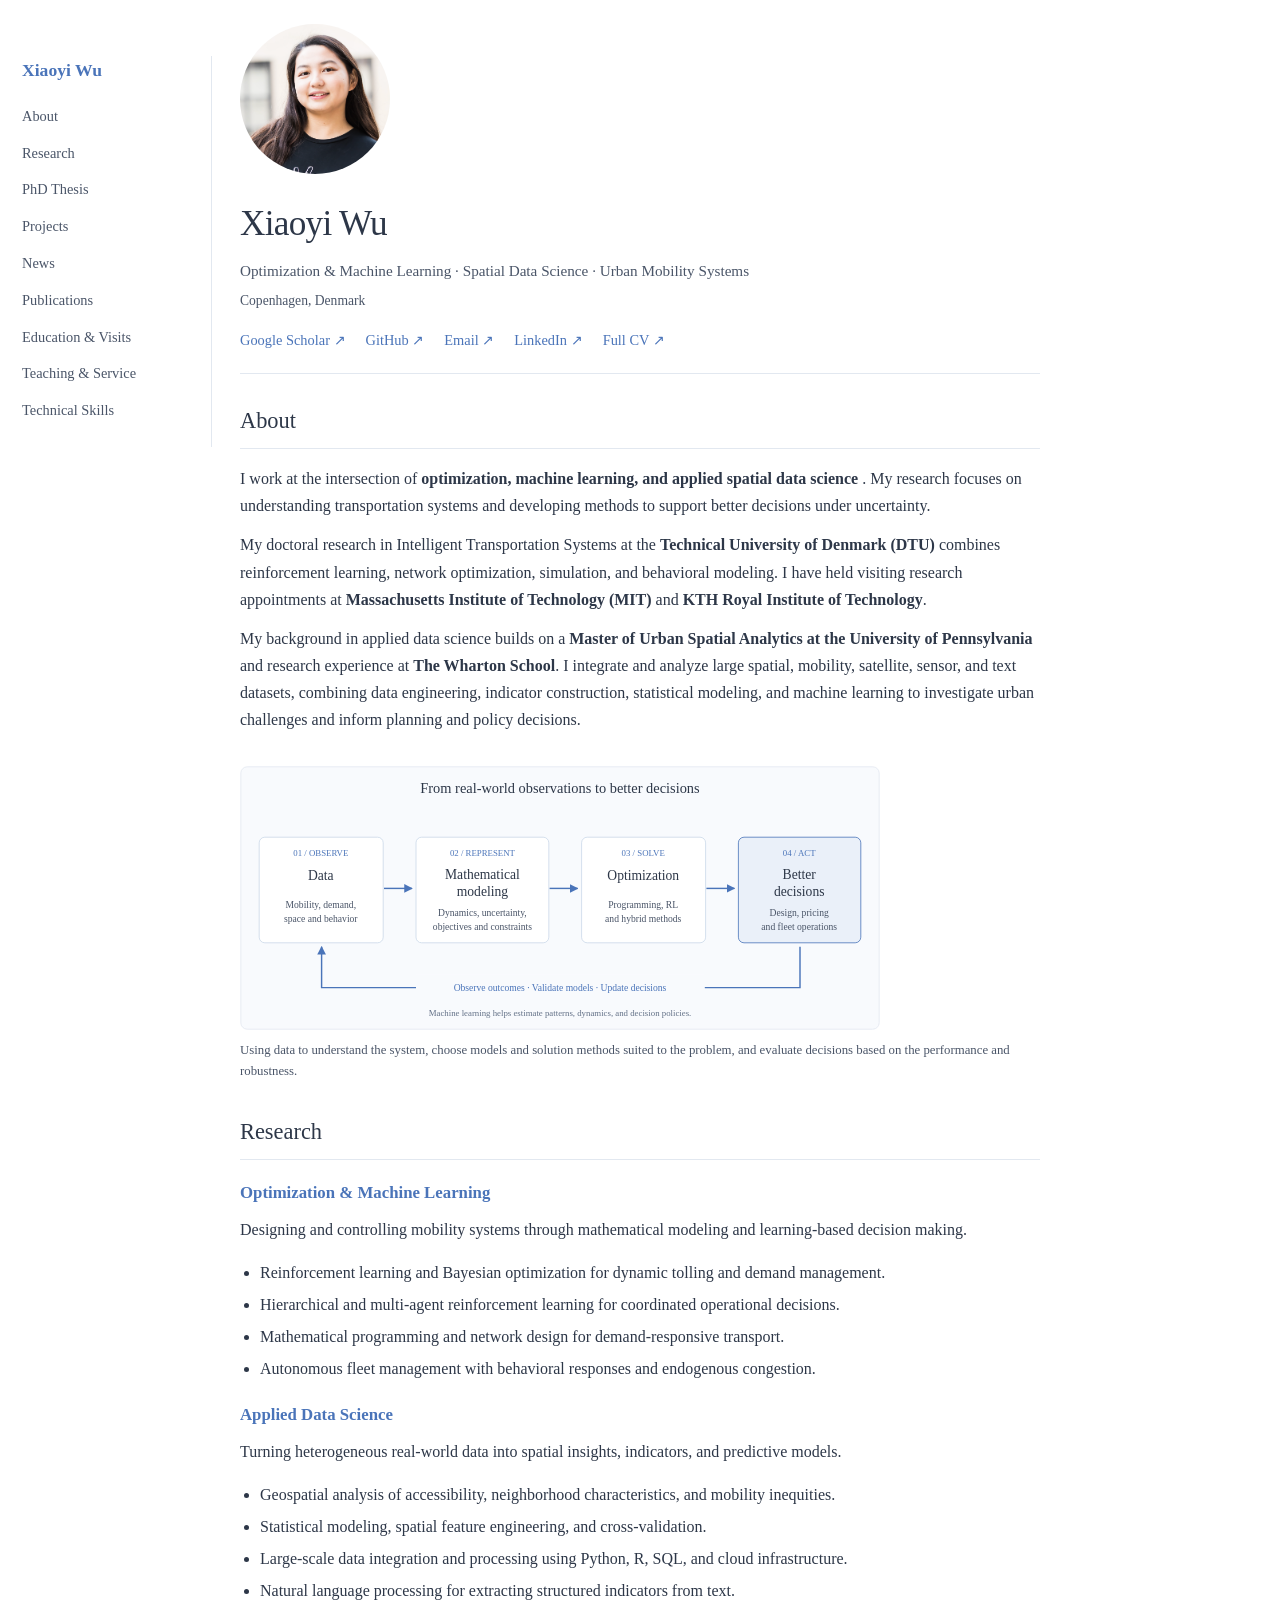
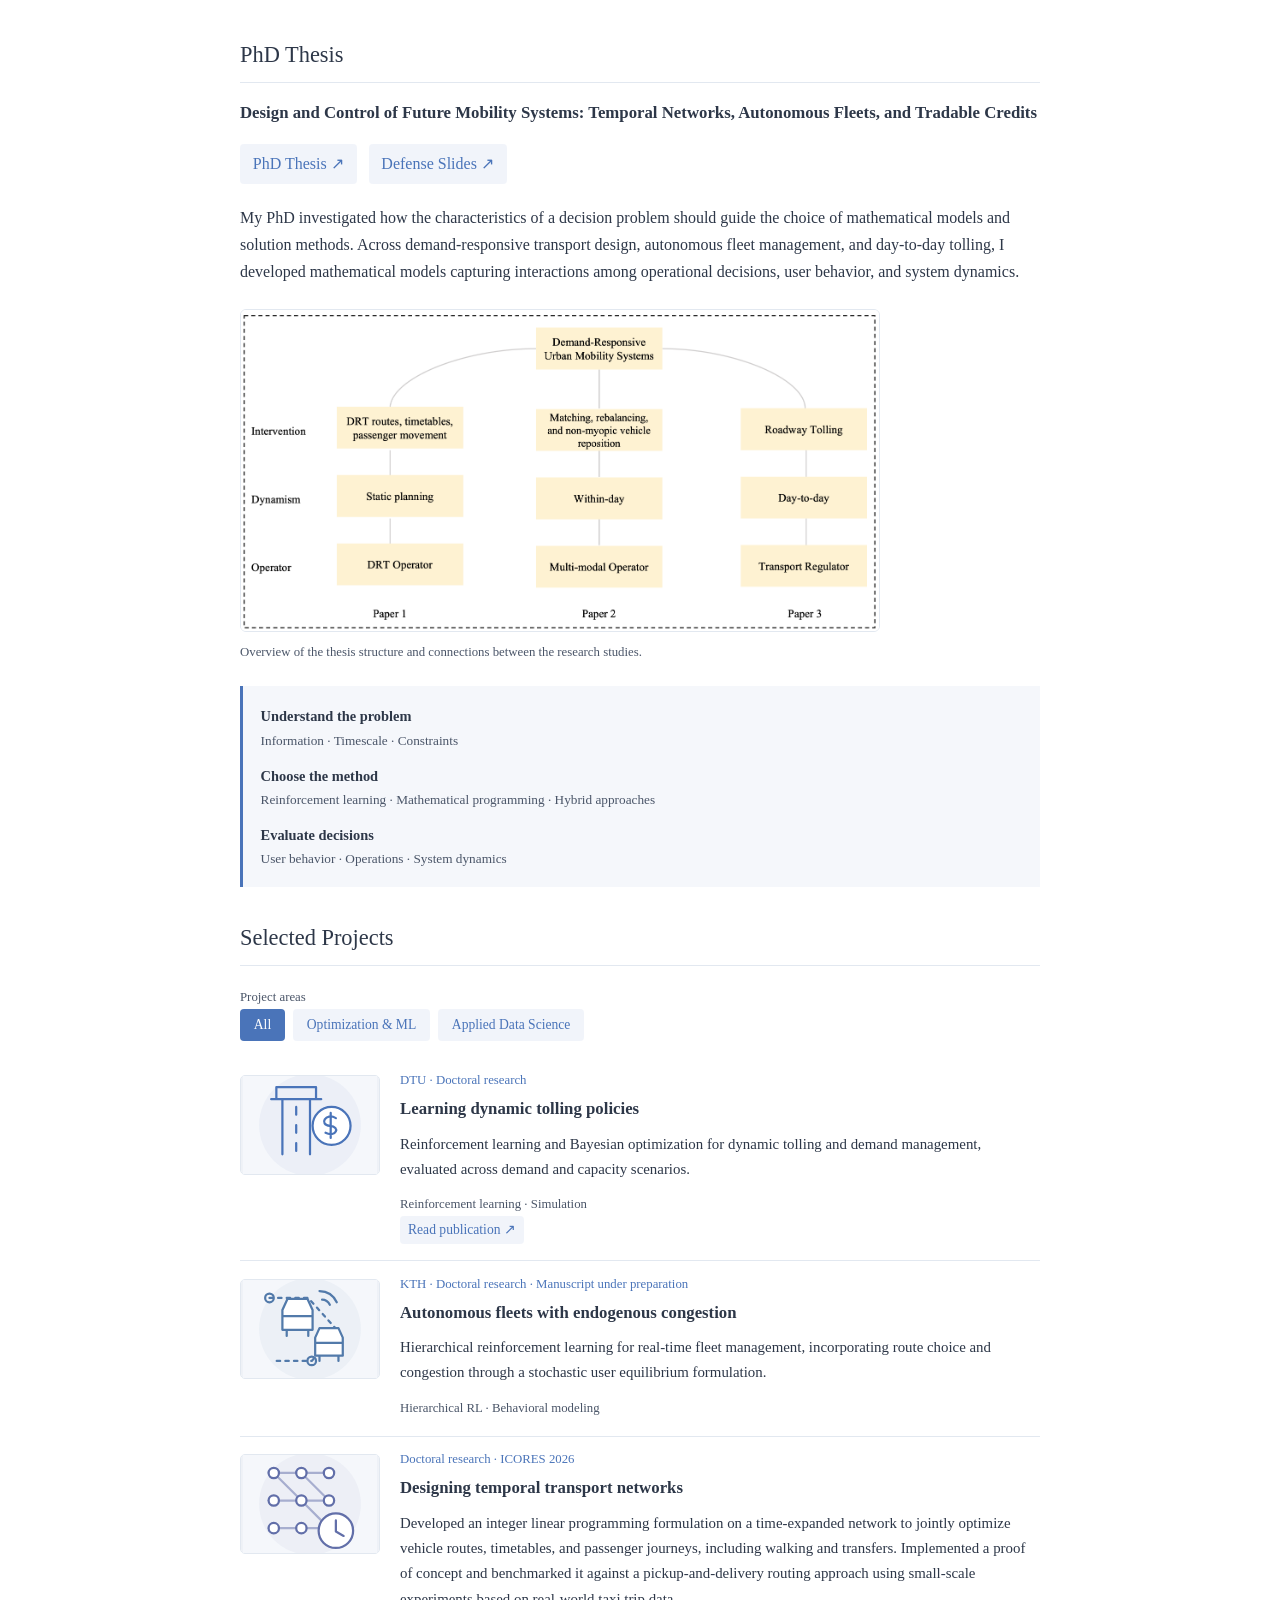
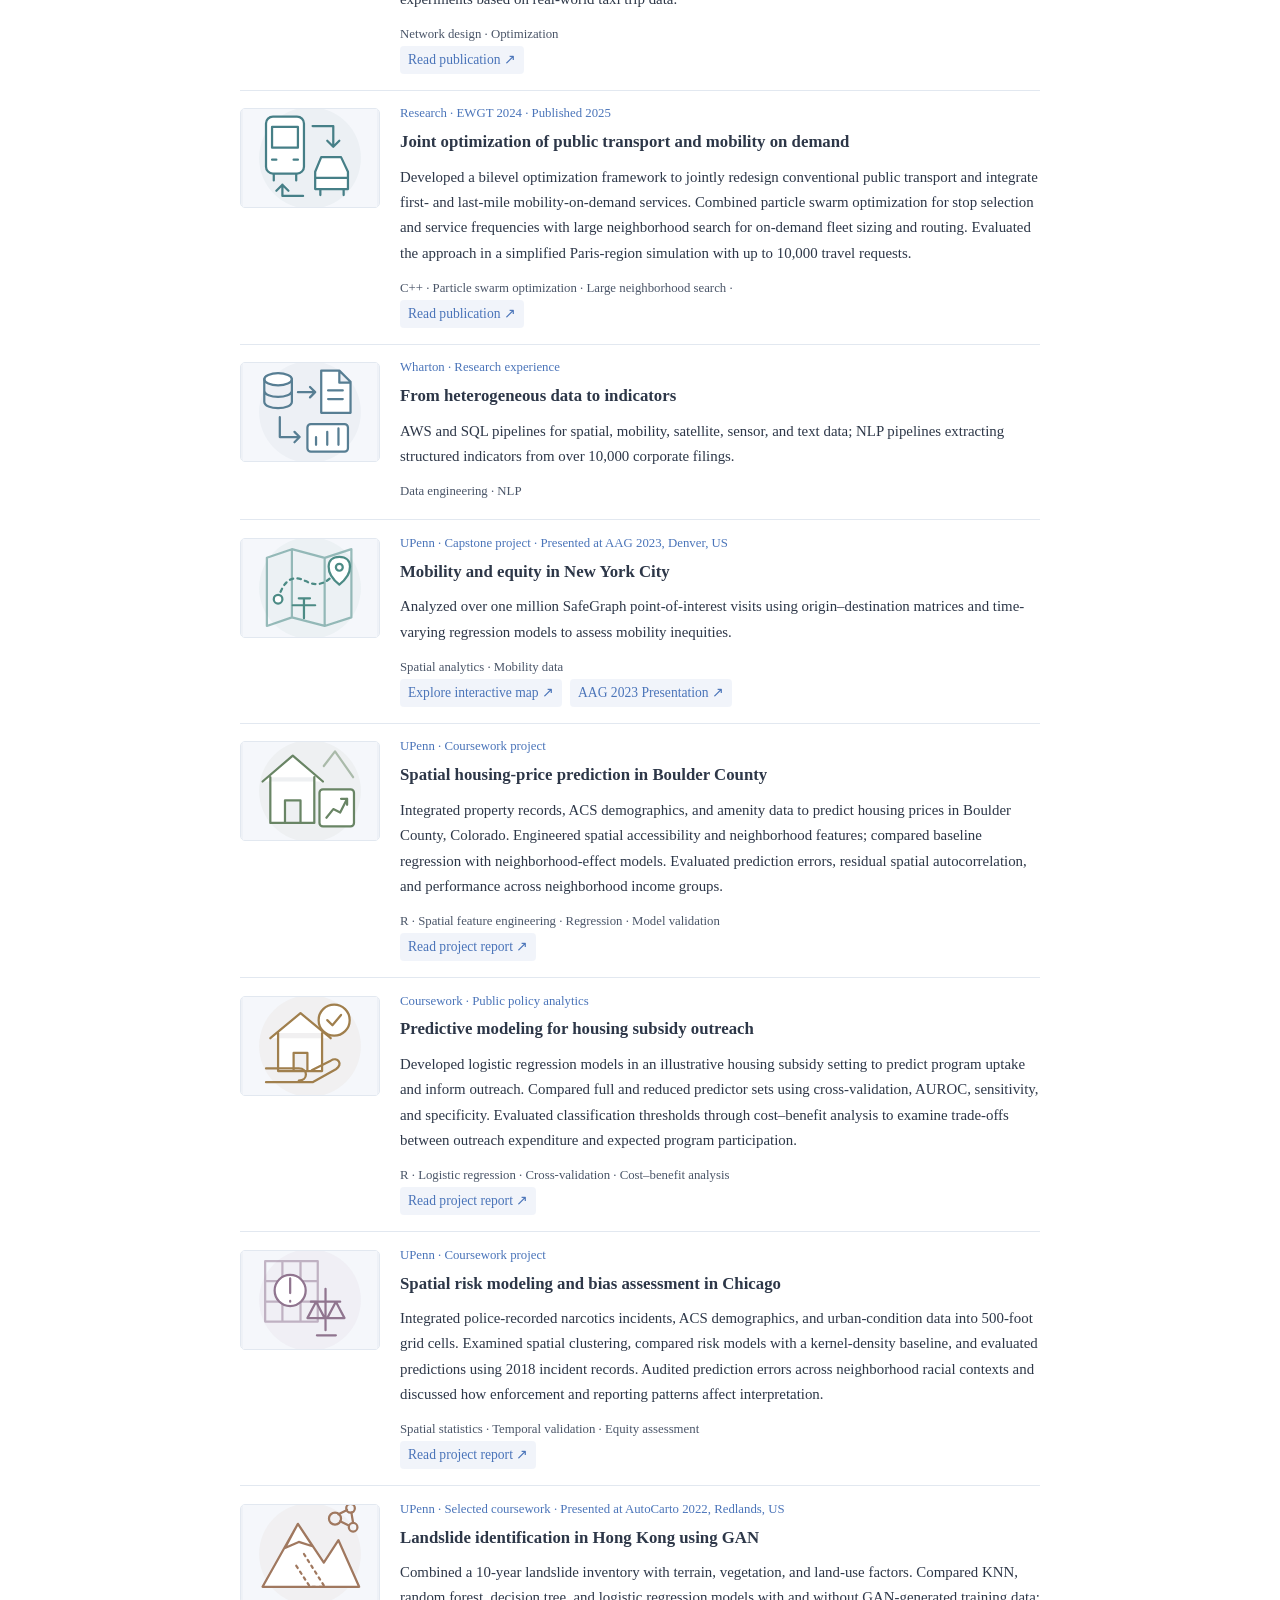
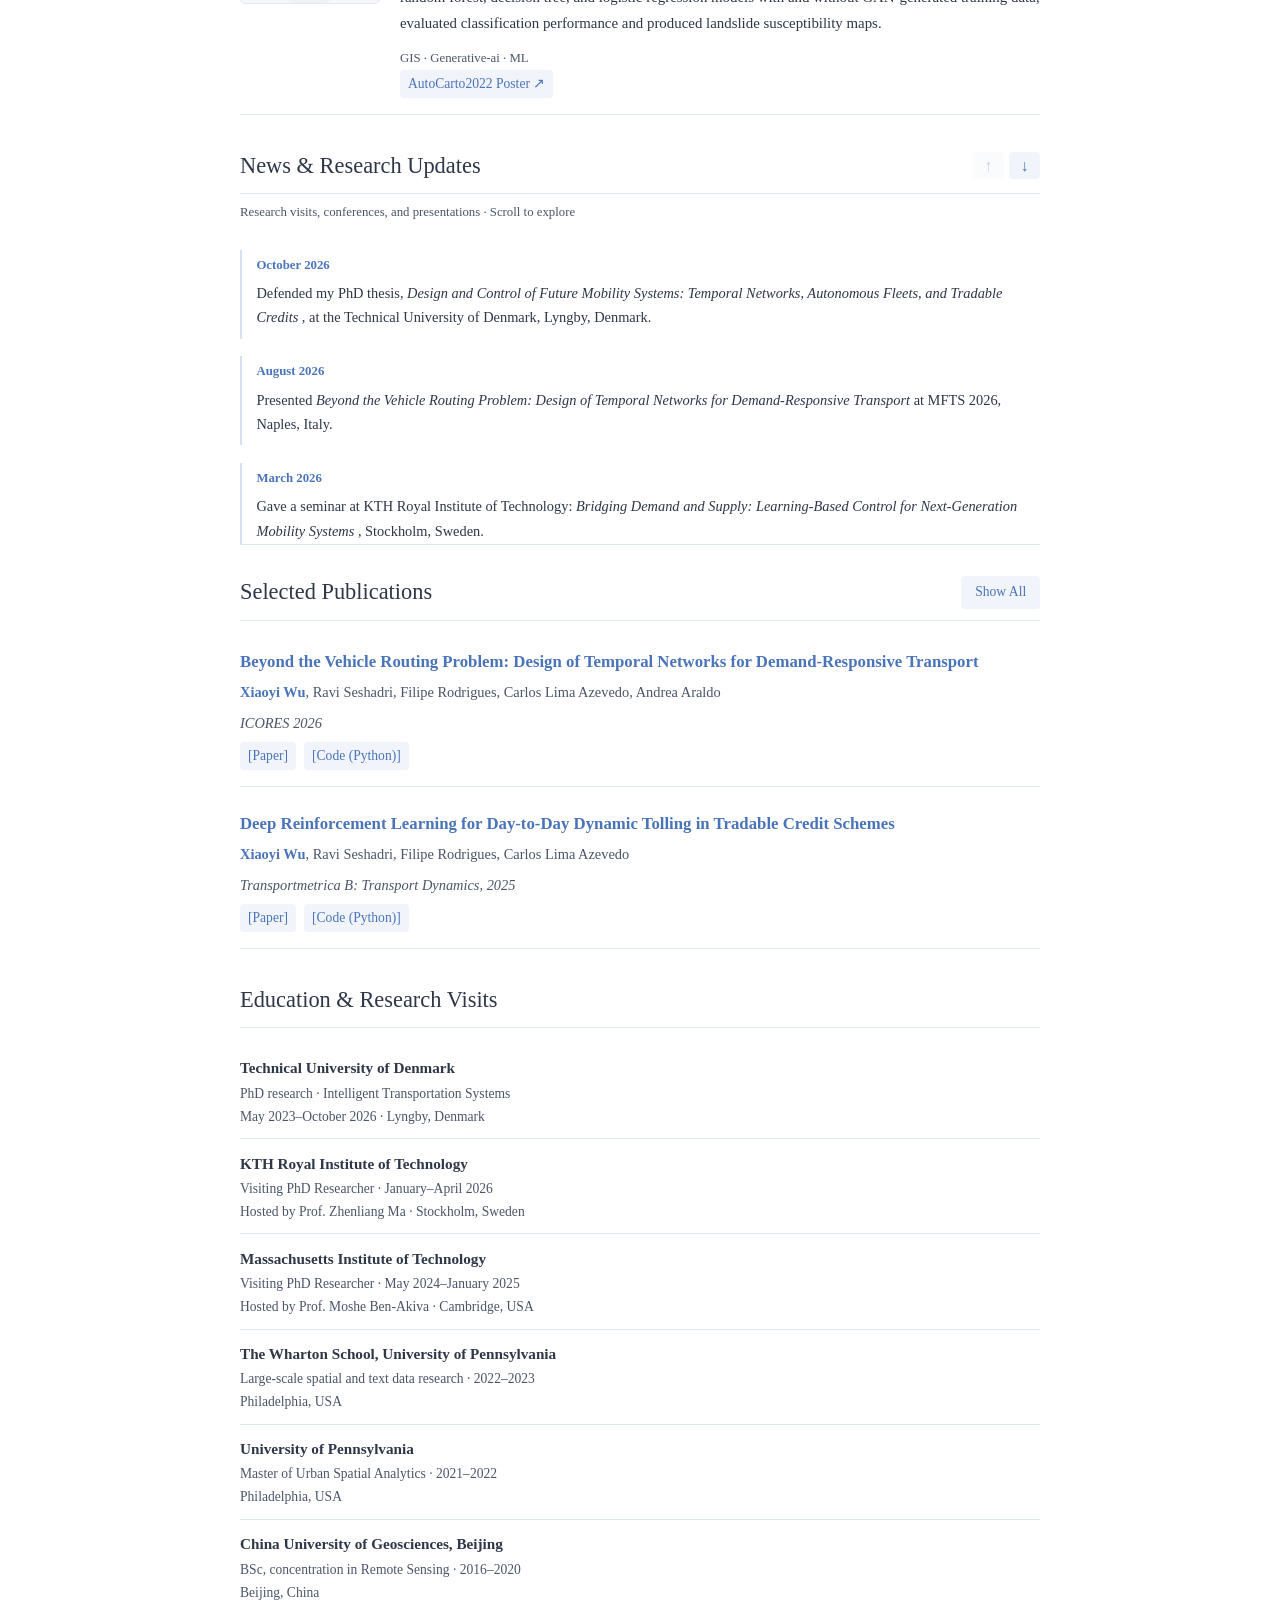
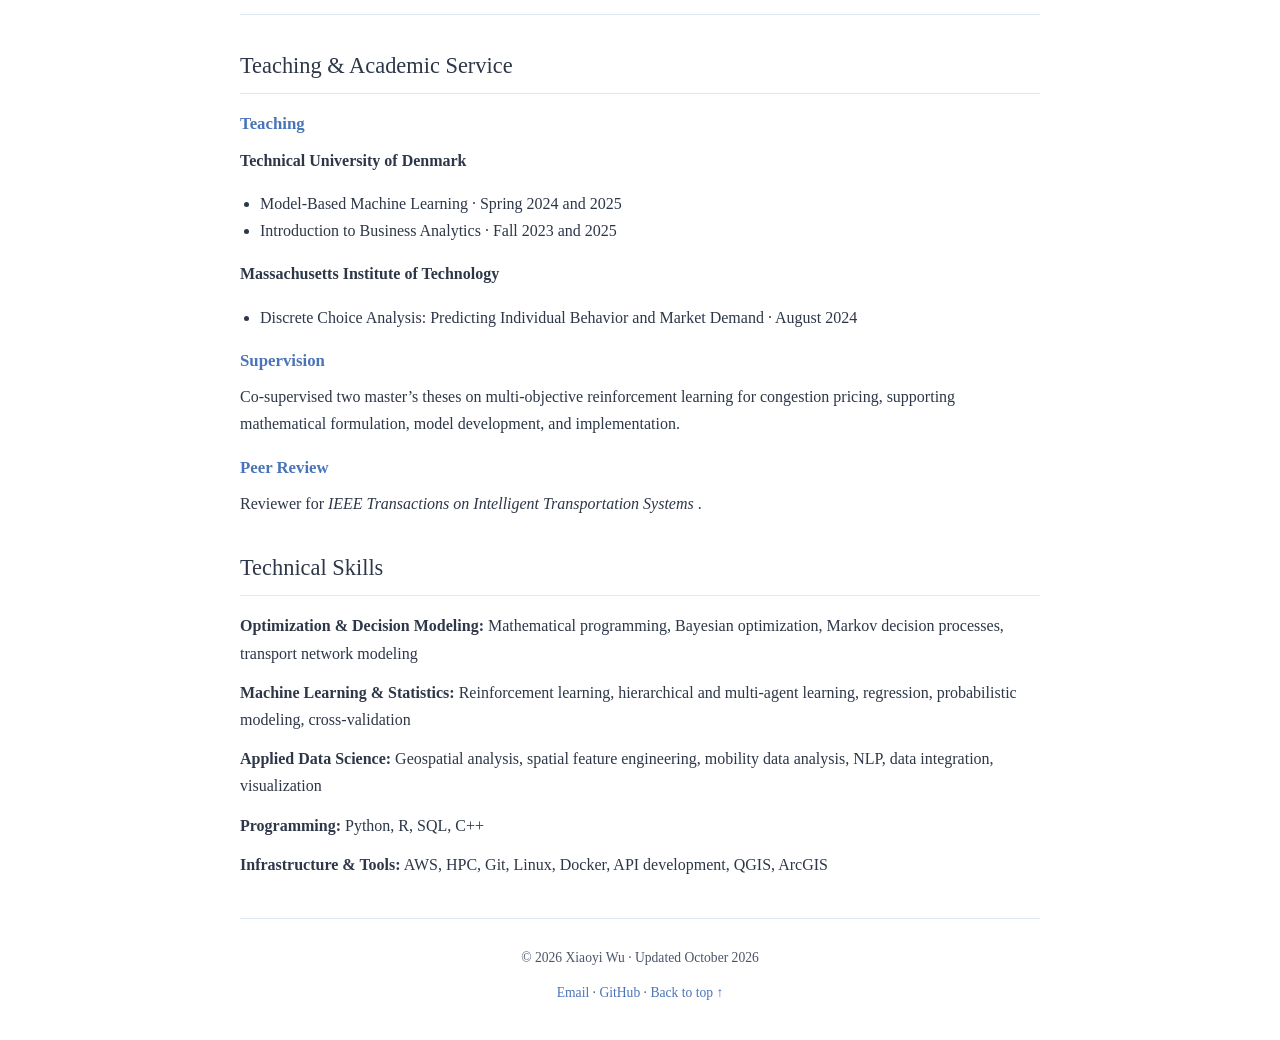
==== index.html @ 6651a614 "add" ====
<!doctype html>
<html lang="en">
  <head>
    <meta charset="utf-8">

    <meta
      name="viewport"
      content="width=device-width, initial-scale=1"
    >

    <meta
      name="description"
      content="Xiaoyi Wu — research in optimization, machine learning, spatial data science, and urban mobility systems."
    >

    <meta name="author" content="Xiaoyi Wu">

    <title>Xiaoyi Wu | Academic Homepage</title>

    <link rel="stylesheet" href="styles.css">
    <script src="scripts.js" defer></script>
  </head>

  <body id="top">
    <a class="skip" href="#about">Skip to content</a>

    <!-- =========================
         Header
         ========================= -->

    

    <header class="profile-header">
      <div class="profile-banner">
        <img
          src="images/profile.png"
          alt="Xiaoyi Wu"
          width="180"
          height="40"
        >
      </div>

      <div class="header-content">
        <h1>Xiaoyi Wu</h1>

        <p class="subtitle">
          Optimization &amp; Machine Learning · Spatial Data Science ·
          Urban Mobility Systems
        </p>

        <p class="location">Copenhagen, Denmark</p>

        <div class="social-links-header">
          <a
            href="https://scholar.google.com/citations?user=Fe0eIEYAAAAJ"
          >
            Google Scholar ↗
          </a>

          <a href="https://github.com/XiaoyiWu21">
            GitHub ↗
          </a>

          <a href="mailto:xiaoyiwu244@gmail.com">
            Email ↗
          </a>

          <a
            href="https://www.linkedin.com/in/xiaoyi-wu-885540204/"
          >
            LinkedIn ↗
          </a>

          <a
            href="https://drive.google.com/file/d/1Io_Q_8sjdETkd7OgADWRSJxdS_z-mjST/view?usp=sharing"
            target="_blank"
            rel="noopener"
          >
            Full CV ↗
          </a>
        </div>
      </div>
    </header>

    <!-- =========================
         Sidebar
         ========================= -->

    <aside class="sidebar" aria-label="Page sidebar">
      <a class="sidebar-name" href="#top">
        Xiaoyi Wu
      </a>

      <nav aria-label="Main navigation">
        <ul>
          <li>
            <a href="#about">About</a>
          </li>

          <li>
            <a href="#research">Research</a>
          </li>

          <li>
            <a href="#thesis">PhD Thesis</a>
          </li>

          <li>
            <a href="#projects">Projects</a>
          </li>

          <li>
            <a href="#news">News</a>
          </li>

          <li>
            <a href="#publications">Publications</a>
          </li>

          <li>
            <a href="#education">Education &amp; Visits</a>
          </li>

          <li>
            <a href="#teaching">Teaching &amp; Service</a>
          </li>

          <li>
            <a href="#skills">Technical Skills</a>
          </li>
        </ul>
      </nav>


    </aside>

    <!-- =========================
         Main content
         ========================= -->

    <main>
      <!-- About -->

      <section id="about" aria-labelledby="about-heading">
        <h2 id="about-heading">About</h2>

        <p>
          I work at the intersection of
          <strong>
            optimization, machine learning, and applied spatial data science
          </strong>.
          My research focuses on understanding transportation systems and
          developing methods to support better decisions under uncertainty.
        </p>

        <p>
          My doctoral research in Intelligent Transportation Systems at the
          <strong>Technical University of Denmark (DTU)</strong>
          combines reinforcement learning, network optimization, simulation,
          and behavioral modeling. I have held visiting research appointments
          at
          <strong>Massachusetts Institute of Technology (MIT)</strong>
          and
          <strong>KTH Royal Institute of Technology</strong>.
        </p>


       <p>
            My background in applied data science builds on a
            <strong>
                Master of Urban Spatial Analytics at the University of Pennsylvania
            </strong>
            and research experience at <strong>The Wharton School</strong>.
            I integrate and analyze large spatial, mobility, satellite, sensor,
            and text datasets, combining data engineering, indicator construction,
            statistical modeling, and machine learning to investigate urban
            challenges and inform planning and policy decisions.
        </p>
      </section>

      <!-- Data, modeling, and optimization diagram -->

      <figure class="decision-figure">
        <a
          href="images/decision-framework.svg"
          target="_blank"
          rel="noopener"
          aria-label="View the decision-making framework at full size"
        >
          <img
            src="images/decision-framework.svg"
            alt="Data informs mathematical models. Optimization uses those
                 models to support better decisions. Observed outcomes
                 feed back into data and model validation."
            width="400"
            height="115"
            loading="lazy"
          >
        </a>

        <figcaption>
          Using data to understand the system, choose models and
          solution methods suited to the problem, and evaluate decisions
          based on the performance and robustness.
        </figcaption>
      </figure>

      <!-- Research -->

      <section id="research" aria-labelledby="research-heading">
        <h2 id="research-heading">Research</h2>

        <article class="research-area">
          <h3>Optimization &amp; Machine Learning</h3>

          <p>
            Designing and controlling mobility systems through mathematical
            modeling and learning-based decision making.
          </p>

          <ul>
            <li>
              Reinforcement learning and Bayesian optimization for dynamic
              tolling and demand management.
            </li>

            <li>
              Hierarchical and multi-agent reinforcement learning for
              coordinated operational decisions.
            </li>

            <li>
              Mathematical programming and network design for
              demand-responsive transport.
            </li>

            <li>
              Autonomous fleet management with behavioral responses
              and endogenous congestion.
            </li>
          </ul>
        </article>

        <article class="research-area">
          <h3>Applied Data Science</h3>

          <p>
            Turning heterogeneous real-world data into spatial insights,
            indicators, and predictive models.
          </p>

          <ul>
            <li>
              Geospatial analysis of accessibility, neighborhood
              characteristics, and mobility inequities.
            </li>

            <li>
              Statistical modeling, spatial feature engineering,
              and cross-validation.
            </li>

            <li>
              Large-scale data integration and processing using
              Python, R, SQL, and cloud infrastructure.
            </li>

            <li>
              Natural language processing for extracting structured
              indicators from text.
            </li>
          </ul>
        </article>
      </section>

      <!-- PhD thesis -->

      <section id="thesis" aria-labelledby="thesis-heading">
        <h2 id="thesis-heading">PhD Thesis</h2>

        <h3>
          Design and Control of Future Mobility Systems:
          Temporal Networks, Autonomous Fleets, and Tradable Credits
        </h3>

        <!-- Replace these paths if your PDF filenames differ. -->
        <div class="thesis-links">
          <a
            href="https://drive.google.com/file/d/1nllz9F73MQj9S499yMjJ6a3oMU8__xPP/view?usp=sharing"
            target="_blank"
            rel="noopener"
          >
            PhD Thesis ↗
          </a>

          <a
            href="https://drive.google.com/file/d/1CnhMOHjnENBbZHj6C1Gxl1x52etnzczz/view?usp=sharing"
            target="_blank"
            rel="noopener"
          >
            Defense Slides ↗
          </a>
        </div>

        <p>
          My PhD investigated how the characteristics of a decision problem
          should guide the choice of mathematical models and solution methods.
          Across demand-responsive transport design, autonomous fleet
          management, and day-to-day tolling, I developed mathematical models
          capturing interactions among operational decisions, user behavior,
          and system dynamics.
        </p>

        <!-- <p>
          I applied reinforcement learning, mathematical programming, or hybrid
          approaches according to each problem’s information structure,
          decision timescale, and operational constraints. This work
          strengthened my ability to translate complex systems into
          computational models and evaluate the consequences of decisions
          over time.
        </p> -->

        <figure class="thesis-figure">
          <a
            href="images/framework.png"
            target="_blank"
            rel="noopener"
            aria-label="View the thesis structure at full size"
          >
            <img
              src="images/framework.png"
              alt="Structure of the PhD thesis on temporal networks,
                   autonomous fleets, and tradable credits."
              loading="lazy"
            >
          </a>

          <figcaption>
            Overview of the thesis structure and connections between
            the research studies. 
          </figcaption>
        </figure>

        <div class="thesis-framework">
          <div>
            <strong>Understand the problem</strong>
            <span>Information · Timescale · Constraints</span>
          </div>

          <div>
            <strong>Choose the method</strong>
            <span>
              Reinforcement learning · Mathematical programming ·
              Hybrid approaches
            </span>
          </div>

          <div>
            <strong>Evaluate decisions</strong>
            <span>
              User behavior · Operations · System dynamics
            </span>
          </div>
        </div>
      </section>

      <!-- Projects: populated by scripts.js -->

        <section id="projects" aria-labelledby="projects-heading">
        <h2 id="projects-heading">Selected Projects</h2>

        <div class="project-filter-bar">
            <span class="sidebar-label">Project areas</span>

            <div class="filters" role="group" aria-label="Filter projects">
            <button
                type="button"
                data-filter="all"
                aria-pressed="true"
                aria-controls="project-grid"
            >
                All
            </button>

            <button
                type="button"
                data-filter="ml"
                aria-pressed="false"
                aria-controls="project-grid"
            >
                Optimization &amp; ML
            </button>

            <button
                type="button"
                data-filter="data"
                aria-pressed="false"
                aria-controls="project-grid"
            >
                Applied Data Science
            </button>
            </div>
        </div>

        <div id="project-grid"></div>
        </section>

        
      <!-- News -->

      <section id="news" aria-labelledby="news-heading">
        <div class="news-heading">
          <h2 id="news-heading">News &amp; Research Updates</h2>

          <div class="news-controls">
            <button
              type="button"
              id="news-up"
              aria-label="Scroll news up"
              aria-controls="news-feed"
            >
              ↑
            </button>

            <button
              type="button"
              id="news-down"
              aria-label="Scroll news down"
              aria-controls="news-feed"
            >
              ↓
            </button>
          </div>
        </div>

        <p class="news-hint">
          Research visits, conferences, and presentations · Scroll to explore
        </p>

        <div
        class="news-container"
        id="news-feed"
        tabindex="0"
        role="region"
        aria-label="Scrollable research news"
        >
        <ul class="news-list">
            <li>
            <time datetime="2026-10">October 2026</time>

            <p>
                Defended my PhD thesis,
                <em>
                Design and Control of Future Mobility Systems:
                Temporal Networks, Autonomous Fleets, and Tradable Credits
                </em>,
                at the Technical University of Denmark, Lyngby, Denmark.
            </p>
            </li>

            <li>
            <time datetime="2026-08">August 2026</time>

            <p>
                Presented
                <em>
                Beyond the Vehicle Routing Problem: Design of Temporal
                Networks for Demand-Responsive Transport
                </em>
                at MFTS 2026, Naples, Italy.
            </p>
            </li>

            <li>
            <time datetime="2026-03">March 2026</time>

            <p>
                Gave a seminar at KTH Royal Institute of Technology:
                <em>
                Bridging Demand and Supply: Learning-Based Control
                for Next-Generation Mobility Systems
                </em>,
                Stockholm, Sweden.
            </p>
            </li>

            <li>
            <time datetime="2026-03">March 2026</time>

            <p>
                Presented
                <em>
                Beyond the Vehicle Routing Problem: Design of Temporal
                Networks for Demand-Responsive Transport
                </em>
                at ICORES 2026, Marbella, Spain.

                <a href="https://doi.org/10.5220/0014330400004055">
                Paper ↗
                </a>
            </p>
            </li>

            <li>
            <time datetime="2026-01">January–April 2026</time>

            <p>
                Visiting PhD Researcher at KTH Royal Institute of Technology,
                hosted by Prof. Zhenliang Ma, Stockholm, Sweden.
            </p>
            </li>

            <li>
            <time datetime="2025-01">January 2025</time>

            <p>
                Presented
                <em>
                Deep Reinforcement Learning for Day-to-Day Dynamic
                Tolling in Tradable Credit Schemes
                </em>
                at TRB, Washington, DC, USA.
            </p>
            </li>

            <li>
            <time datetime="2024-08">August 2024</time>

            <p>
                Presented research on reinforcement learning for dynamic
                tolling in tradable credit systems at MFTS,
                Crete, Greece.
            </p>
            </li>

            <li>
            <time datetime="2024-05">May 2024–January 2025</time>

            <p>
                Visiting PhD Researcher at MIT, hosted by
                Prof. Moshe Ben-Akiva, Cambridge, USA.
            </p>
            </li>
        </ul>
        </div>
      <!-- Publications: populated by scripts.js -->

      <section
        id="publications"
        aria-labelledby="toggle-header"
      >
        <div class="publications-header">
          <h2 id="toggle-header">Selected Publications</h2>

          <button
            type="button"
            id="toggle-publications"
            aria-expanded="false"
            aria-controls="publications-container"
          >
            Show All
          </button>
        </div>

        <div
          id="publications-container"
          aria-live="polite"
        ></div>

        <noscript>
          <p>
            See my
            <a
              href="https://scholar.google.com/citations?user=Fe0eIEYAAAAJ"
            >
              Google Scholar profile
            </a>
            for publications.
          </p>
        </noscript>
      </section>

      <!-- Education and research visits -->

      <section id="education" aria-labelledby="education-heading">
        <h2 id="education-heading">
          Education &amp; Research Visits
        </h2>

        <ul class="timeline">
          <li>
            <b>Technical University of Denmark</b>

            <small>
              PhD research · Intelligent Transportation Systems
            </small>

            <small>
              May 2023–October 2026 · Lyngby, Denmark
            </small>
          </li>

          <li>
            <b>KTH Royal Institute of Technology</b>

            <small>
              Visiting PhD Researcher · January–April 2026
            </small>

            <small>
              Hosted by Prof. Zhenliang Ma · Stockholm, Sweden
            </small>
          </li>

          <li>
            <b>Massachusetts Institute of Technology</b>

            <small>
              Visiting PhD Researcher · May 2024–January 2025
            </small>

            <small>
              Hosted by Prof. Moshe Ben-Akiva · Cambridge, USA
            </small>
          </li>

          <li>
            <b>The Wharton School, University of Pennsylvania</b>

            <small>
              Large-scale spatial and text data research · 2022–2023
            </small>

            <small>
              Philadelphia, USA
            </small>
          </li>

          <li>
            <b>University of Pennsylvania</b>

            <small>
              Master of Urban Spatial Analytics · 2021–2022
            </small>

            <small>
              Philadelphia, USA
            </small>
          </li>

          <li>
            <b>China University of Geosciences, Beijing</b>

            <small>
              BSc, concentration in Remote Sensing · 2016–2020
            </small>

            <small>
              Beijing, China
            </small>
          </li>
        </ul>
      </section>

      <!-- Teaching and academic service -->

      <section id="teaching" aria-labelledby="teaching-heading">
        <h2 id="teaching-heading">
          Teaching &amp; Academic Service
        </h2>

        <div class="service-category">
          <h3>Teaching</h3>

          <p>
            <strong>Technical University of Denmark</strong>
          </p>

          <ul>
            <li>
              Model-Based Machine Learning · Spring 2024 and 2025
            </li>

            <li>
              Introduction to Business Analytics · Fall 2023 and 2025
            </li>
          </ul>

          <p>
            <strong>Massachusetts Institute of Technology</strong>
          </p>

          <ul>
            <li>
              Discrete Choice Analysis: Predicting Individual Behavior
              and Market Demand · August 2024
            </li>
          </ul>
        </div>

        <div class="service-category">
          <h3>Supervision</h3>

          <p>
            Co-supervised two master’s theses on multi-objective
            reinforcement learning for congestion pricing, supporting
            mathematical formulation, model development, and implementation.
          </p>
        </div>

        <div class="service-category">
          <h3>Peer Review</h3>

          <p>
            Reviewer for
            <em>
              IEEE Transactions on Intelligent Transportation Systems
            </em>.
          </p>
        </div>
      </section>

      <!-- Technical skills -->

      <section id="skills" aria-labelledby="skills-heading">
        <h2 id="skills-heading">Technical Skills</h2>

        <p>
          <strong>Optimization &amp; Decision Modeling:</strong>
          Mathematical programming, Bayesian optimization, Markov decision
          processes, transport network modeling
        </p>

        <p>
          <strong>Machine Learning &amp; Statistics:</strong>
          Reinforcement learning, hierarchical and multi-agent learning,
          regression, probabilistic modeling, cross-validation
        </p>

        <p>
          <strong>Applied Data Science:</strong>
          Geospatial analysis, spatial feature engineering, mobility data
          analysis, NLP, data integration, visualization
        </p>

        <p>
          <strong>Programming:</strong>
          Python, R, SQL, C++
        </p>

        <p>
          <strong>Infrastructure &amp; Tools:</strong>
          AWS, HPC, Git, Linux, Docker, API development, QGIS, ArcGIS
        </p>
      </section>
    </main>

    <!-- =========================
         Footer
         ========================= -->

    <footer>
      <p>
        © 2026 Xiaoyi Wu · Updated October 2026
      </p>

      <p>
        <a href="mailto:xiaoyiwu244@gmail.com">
          Email
        </a>

        ·

        <a href="https://github.com/XiaoyiWu21">
          GitHub
        </a>

        ·

        <a href="#top">
          Back to top ↑
        </a>
      </p>
    </footer>
  </body>
</html>
---- styles.css ----
/* =========================
   Theme
   ========================= */

:root {
  --bg-color: #fff;
  --text-color: #2d3748;
  --text-secondary: #4a5568;
  --accent-color: #4a74b9;
  --accent-hover: #3a5c9e;
  --border-color: #e2e8f0;
  --shadow-color: rgba(0, 0, 0, 0.05);
  --accent-background: rgba(74, 116, 185, 0.08);
}

*,
*::before,
*::after {
  box-sizing: border-box;
}

html {
  scroll-behavior: smooth;
}

body {
  position: relative;
  max-width: 848px;
  margin: 0 auto;
  padding: 1.5rem;
  color: var(--text-color);
  background: var(--bg-color);
  font-family: Georgia, "Times New Roman", serif;
  line-height: 1.7;
}

/* =========================
   Typography and links
   ========================= */

h1 {
  margin: 1rem 0 0.25rem;
  font-size: 2.2rem;
  font-weight: 500;
  letter-spacing: -0.02em;
}

h2 {
  margin: 1.75rem 0 1rem;
  padding-bottom: 0.5rem;
  border-bottom: 1px solid var(--border-color);
  font-size: 1.4rem;
  font-weight: 500;
}

h3 {
  margin: 1rem 0 0.35rem;
  font-size: 1.05rem;
  font-weight: 600;
}

p {
  margin: 0.5rem 0 0.75rem;
}

ul {
  padding-left: 1.25rem;
}

a {
  color: var(--accent-color);
  text-decoration: none;
}

a:hover {
  color: var(--accent-hover);
  text-decoration: underline;
  text-underline-offset: 3px;
}

a:focus-visible,
button:focus-visible,
[tabindex]:focus-visible {
  outline: 2px solid var(--accent-color);
  outline-offset: 4px;
}

img {
  max-width: 100%;
}

/* =========================
   Header and profile banner
   ========================= */

header {
  display: flex;
  align-items: center;
  justify-content: space-between;
  gap: 1.5rem;
  margin-bottom: 1rem;
  padding-bottom: 1rem;
  border-bottom: 1px solid var(--border-color);
}

.header-content {
  flex: 1;
  min-width: 0;
}

/* Full-width image above the name and links */
header.profile-header {
  flex-direction: column;
  align-items: stretch;
  gap: 1.25rem;
}

.profile-banner img {
  display: block;
  width: 150px;
  height: 150px;
  object-fit: cover;
  object-position: center;
  border-radius: 50%;
}

.profile-header h1 {
  margin-top: 0;
}

/* Optional circular profile image */
.header-image {
  flex: 0 0 140px;
  text-align: center;
}

.header-image img {
  display: block;
  width: 140px;
  height: 140px;
  border-radius: 50%;
  object-fit: cover;
}

.header-image span {
  display: block;
  margin-top: 0.3rem;
  color: var(--text-secondary);
  font-size: 0.72rem;
}

.subtitle {
  margin: 0;
  color: var(--text-secondary);
  font-size: 0.95rem;
}

.location {
  margin: 0.35rem 0;
  color: var(--text-secondary);
  font-size: 0.85rem;
}

.social-links-header {
  display: flex;
  flex-wrap: wrap;
  gap: 0.75rem 1.25rem;
  margin: 1rem 0 0.25rem;
  font-size: 0.9rem;
}

/* =========================
   Sidebar and navigation
   ========================= */

nav ul {
  display: flex;
  flex-wrap: wrap;
  gap: 1rem;
  margin: 1rem 0 1.5rem;
  padding: 0;
  list-style: none;
}

nav a {
  color: var(--text-secondary);
  font-size: 0.9rem;
}

.sidebar {
  position: fixed;
  top: 56px;
  left: max(22px, calc(50% - 660px));
  width: 190px;
  max-height: calc(100vh - 80px);
  overflow-y: auto;
  padding-right: 18px;
  border-right: 1px solid var(--border-color);
}

.sidebar-name {
  font-size: 1.1rem;
  font-weight: 600;
}

.sidebar nav ul {
  flex-direction: column;
  gap: 0.6rem;
}

.sidebar-label {
  color: var(--text-secondary);
  font-size: 0.8rem;
}

.sidebar .filters {
  flex-direction: column;
  align-items: stretch;
  margin-top: 0.5rem;
}

.sidebar .filters button {
  text-align: left;
}

.sidebar a[aria-current="location"] {
  color: var(--accent-color);
  font-weight: 600;
}

/* =========================
   Sections and buttons
   ========================= */

section {
  width: 100%;
  margin-bottom: 2rem;
  scroll-margin-top: 1rem;
  animation: fadeIn 0.6s ease-out both;
}

button {
  padding: 0.45rem 0.8rem;
  border: 1px solid transparent;
  border-radius: 4px;
  color: var(--accent-color);
  background: var(--accent-background);
  font-family: inherit;
  font-size: 0.85rem;
  cursor: pointer;
  transition:
    background 0.2s ease,
    color 0.2s ease;
}

button:hover:not(:disabled),
.filters button[aria-pressed="true"] {
  color: #fff;
  background: var(--accent-color);
}

button:disabled {
  opacity: 0.35;
  cursor: default;
}

.filters {
  display: flex;
  flex-wrap: wrap;
  gap: 0.5rem;
  margin-bottom: 1rem;
}

/* =========================
   Research and framework
   ========================= */

.research-area {
  margin: 1.2rem 0;
}

.research-area h3,
.service-category h3 {
  color: var(--accent-color);
}

.research-area li {
  margin: 0.3rem 0;
}

.decision-figure {
  margin: 1.8rem 0 2rem;
}

.decision-figure img {
  display: block;
  width: 80%;
  height: auto;
}

.decision-figure figcaption {
  margin-top: 0.65rem;
  color: var(--text-secondary);
  font-size: 0.8rem;
  line-height: 1.6;
}

/* =========================
   PhD thesis
   ========================= */

.thesis-links {
  display: flex;
  flex-wrap: wrap;
  gap: 0.75rem;
  margin: 1rem 0 1.25rem;
}

.thesis-links a {
  padding: 0.4rem 0.8rem;
  border-radius: 4px;
  color: var(--accent-color);
  background: var(--accent-background);
}

.thesis-links a:hover {
  color: #fff;
  background: var(--accent-color);
  text-decoration: none;
}

.thesis-figure {
  margin: 1.5rem 0;
}

.thesis-figure img {
  display: block;
  width: 80%;
  height: auto;
  border: 1px solid var(--border-color);
  border-radius: 6px;
}

.thesis-figure figcaption {
  margin-top: 0.6rem;
  color: var(--text-secondary);
  font-size: 0.8rem;
  line-height: 1.6;
}

.thesis-framework {
  display: grid;
  grid-template-columns: 1fr;
  gap: 0.6rem;
  margin-top: 1.1rem;
  padding: 1rem 1.1rem;
  border-left: 3px solid var(--accent-color);
  background: #f5f7fb;
}

.thesis-framework strong {
  font-size: 0.9rem;
}

.thesis-framework span {
  display: block;
  color: var(--text-secondary);
  font-size: 0.83rem;
}

/* =========================
   Projects
   ========================= */

.project {
  display: flex;
  align-items: flex-start;
  gap: 1.25rem;
  padding: 0.8rem 0 1rem;
  border-bottom: 1px solid var(--border-color);
  transition: transform 0.3s ease;
}

.project[hidden] {
  display: none;
}

.project:hover,
.publication-item:hover {
  transform: translateX(3px);
}

.project-image {
  flex-shrink: 0;
  width: 140px;
  height: 100px;
  margin-top: 5px;
  border: 1px solid var(--border-color);
  border-radius: 5px;
  object-fit: cover;
}

.project-details {
  flex: 1;
  min-width: 0;
}

.project h3 {
  margin: 0.2rem 0 0.35rem;
}

.project p {
  font-size: 0.93rem;
}

.context {
  color: var(--accent-color);
  font-size: 0.8rem;
}

.methods {
  color: var(--text-secondary);
  font-size: 0.8rem;
}

.project a {
  font-size: 0.85rem;
}

/* =========================
   Publications
   ========================= */

.publications-header {
  display: flex;
  align-items: center;
  justify-content: space-between;
  gap: 1rem;
  margin: 1.75rem 0 1rem;
  padding-bottom: 0.5rem;
  border-bottom: 1px solid var(--border-color);
}

.publications-header h2 {
  margin: 0;
  padding: 0;
  border: 0;
}

.publications-header button {
  flex-shrink: 0;
}

.publication-item {
  margin-bottom: 0.75rem;
  padding: 0.75rem 0 1rem;
  border-bottom: 1px solid var(--border-color);
  transition: transform 0.3s ease;
}

.pub-title {
  margin-bottom: 0.4rem;
  font-size: 1.05rem;
  font-weight: 600;
  line-height: 1.5;
}

.pub-authors,
.pub-venue {
  margin-bottom: 0.4rem;
  color: var(--text-secondary);
  font-size: 0.9rem;
}

.highlight-name {
  color: var(--accent-color);
  font-weight: 600;
}

.pub-venue {
  font-style: italic;
}

.pub-links {
  display: flex;
  flex-wrap: wrap;
  gap: 0.5rem;
  font-size: 0.85rem;
}

.pub-links a {
  padding: 0.15rem 0.5rem;
  border-radius: 4px;
  background: var(--accent-background);
}

.pub-links a:hover {
  color: #fff;
  background: var(--accent-color);
  text-decoration: none;
}

/* =========================
   News
   ========================= */

.news-heading {
  display: flex;
  align-items: center;
  gap: 1rem;
  margin: 1.75rem 0 0.5rem;
  padding-bottom: 0.5rem;
  border-bottom: 1px solid var(--border-color);
}

.news-heading h2 {
  flex: 1;
  margin: 0;
  padding: 0;
  border: 0;
}

.news-controls {
  display: flex;
  gap: 0.35rem;
}

.news-controls button {
  padding: 0.2rem 0.65rem;
  font-size: 1rem;
}

.news-hint {
  color: var(--text-secondary);
  font-size: 0.8rem;
}

.news-container {
  max-height: 310px;
  overflow-y: auto;
  overscroll-behavior: contain;
  padding-right: 16px;
  border-bottom: 1px solid var(--border-color);
  scrollbar-width: thin;
  scrollbar-color: #9eb5d5 #f1f4f8;
}

.news-list {
  margin: 0;
  padding: 0;
  list-style: none;
}

.news-list li {
  margin: 0.9rem 0 1.1rem;
  padding: 0 0 0.3rem 0.9rem;
  border-left: 2px solid #d5e0f0;
}

.news-list time {
  color: var(--accent-color);
  font-size: 0.8rem;
  font-weight: 600;
}

.news-list p {
  margin: 0.25rem 0;
  font-size: 0.9rem;
}

/* =========================
   Education and service
   ========================= */

.timeline {
  padding: 0;
  list-style: none;
}

.timeline li {
  padding: 0.65rem 0;
  border-bottom: 1px solid var(--border-color);
}

.timeline b {
  font-size: 0.95rem;
}

.timeline small {
  display: block;
  color: var(--text-secondary);
  font-size: 0.85rem;
}

.service-category {
  margin-bottom: 1rem;
}

/* =========================
   Footer and accessibility
   ========================= */

footer {
  margin-top: 2.5rem;
  padding-top: 1.2rem;
  border-top: 1px solid var(--border-color);
  color: var(--text-secondary);
  font-size: 0.85rem;
  text-align: center;
}

.skip {
  position: absolute;
  left: -9999px;
}

.skip:focus {
  top: 10px;
  left: 10px;
  z-index: 100;
  padding: 10px;
  background: #fff;
}

/* =========================
   Animation
   ========================= */

@keyframes fadeIn {
  from {
    opacity: 0;
    transform: translateX(3px);
  }

  to {
    opacity: 1;
    transform: translateX(0);
  }
}

/* =========================
   Responsive layout
   ========================= */

@media (max-width: 1250px) {
  body {
    max-width: 1020px;
    padding-left: 215px;
  }

  .sidebar {
    left: 20px;
    width: 170px;
  }
}

@media (max-width: 800px) {
  body {
    max-width: 848px;
    padding: 1.25rem;
  }

  .sidebar {
    position: static;
    width: 100%;
    max-height: none;
    padding: 0;
    border-right: 0;
  }

  .sidebar-name {
    display: none;
  }

  .sidebar nav ul {
    flex-direction: row;
    gap: 0.85rem;
    margin: 0.75rem 0 1rem;
  }

  .sidebar .filters {
    flex-direction: row;
    flex-wrap: wrap;
  }

  .sidebar-projects {
    padding-bottom: 0.5rem;
    border-bottom: 1px solid var(--border-color);
  }

  .project-image {
    width: 115px;
    height: 90px;
  }
}

@media (max-width: 600px) {
  header:not(.profile-header) {
    flex-direction: column-reverse;
    align-items: flex-start;
    gap: 0.3rem;
  }

  .header-image {
    flex-basis: auto;
  }

  .header-image img {
    width: 110px;
    height: 110px;
  }

  .social-links-header {
    gap: 0.75rem;
  }

  nav ul {
    gap: 0.8rem;
  }

  .publications-header h2 {
    font-size: 1.2rem;
  }

  .project:hover,
  .publication-item:hover {
    transform: none;
  }

  .decision-figure {
    overflow-x: auto;
  }

  .decision-figure img {
    min-width: 580px;
  }
}

@media (max-width: 480px) {
  .project {
    gap: 0.8rem;
  }

  .project-image {
    width: 80px;
    height: 80px;
  }

  .news-heading h2 {
    font-size: 1.2rem;
  }
}

@media (prefers-reduced-motion: reduce) {
  html {
    scroll-behavior: auto;
  }

  *,
  *::before,
  *::after {
    animation: none !important;
    transition: none !important;
  }
}
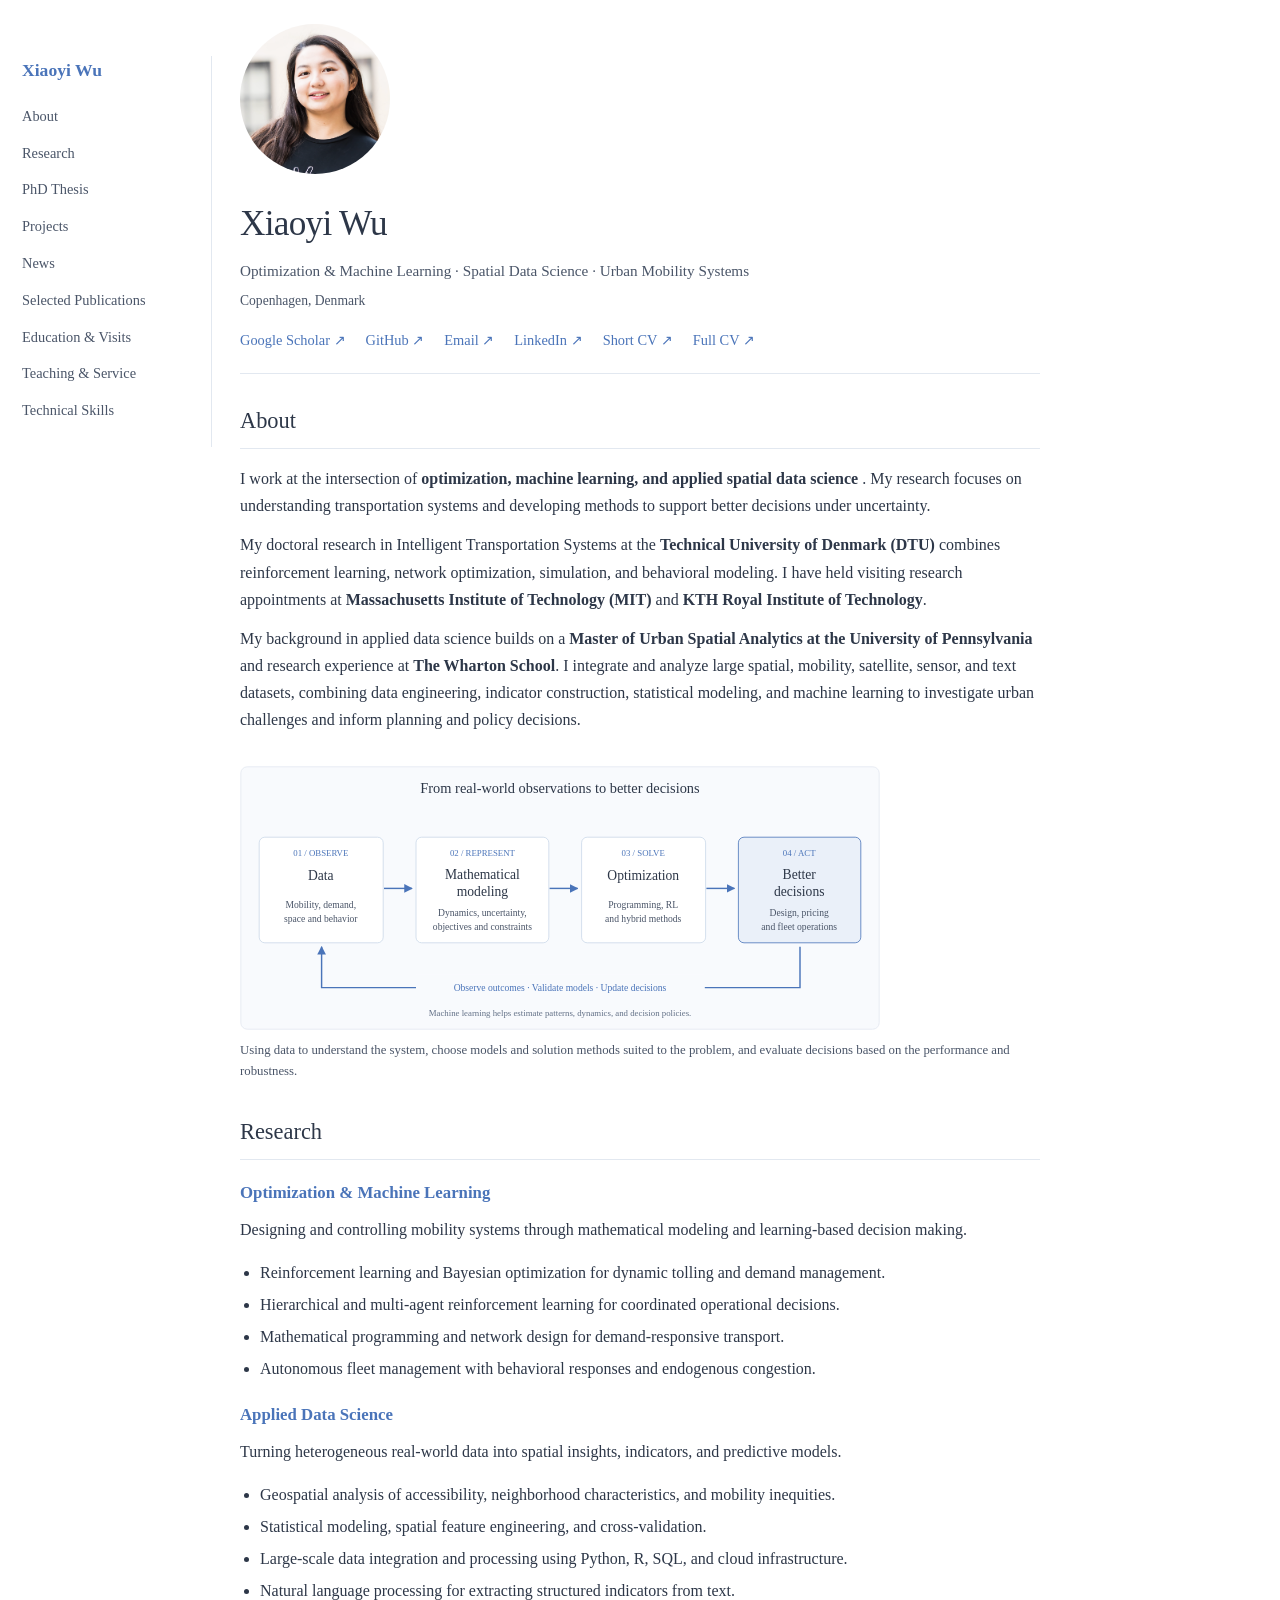
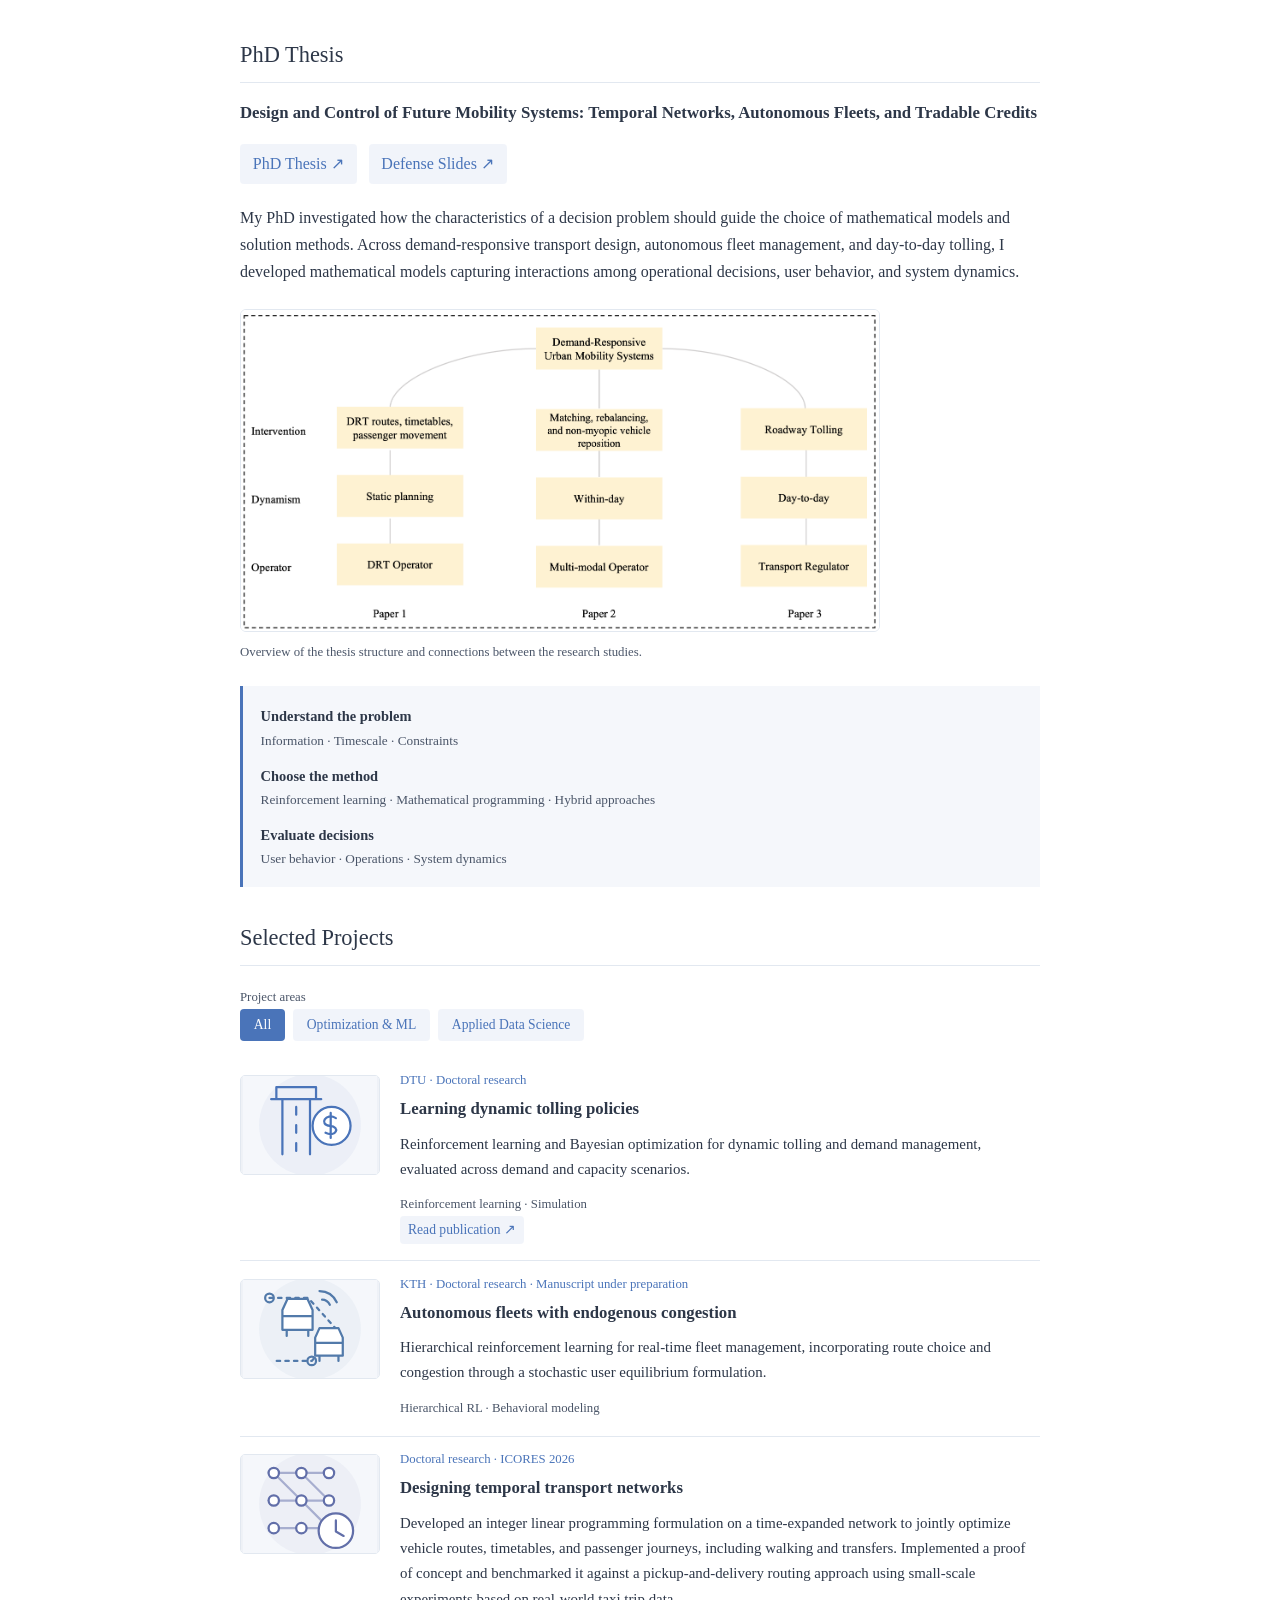
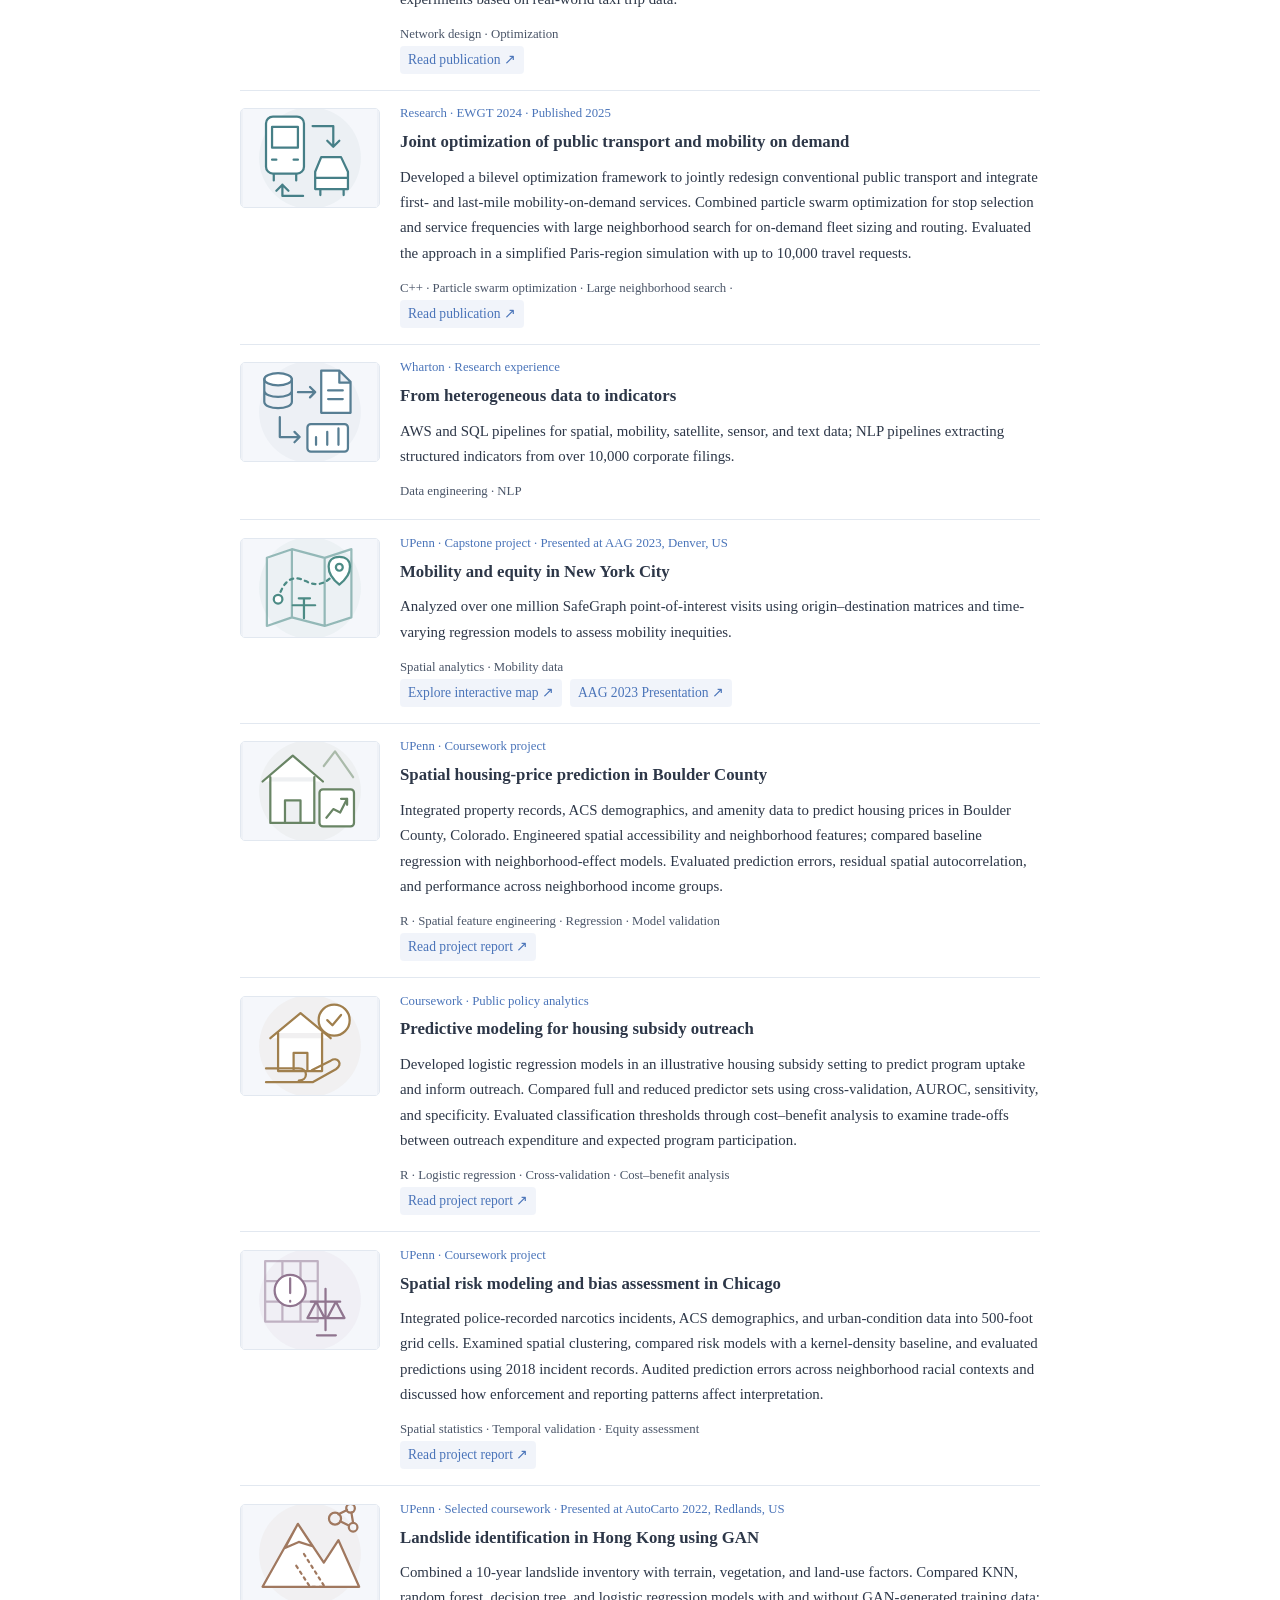
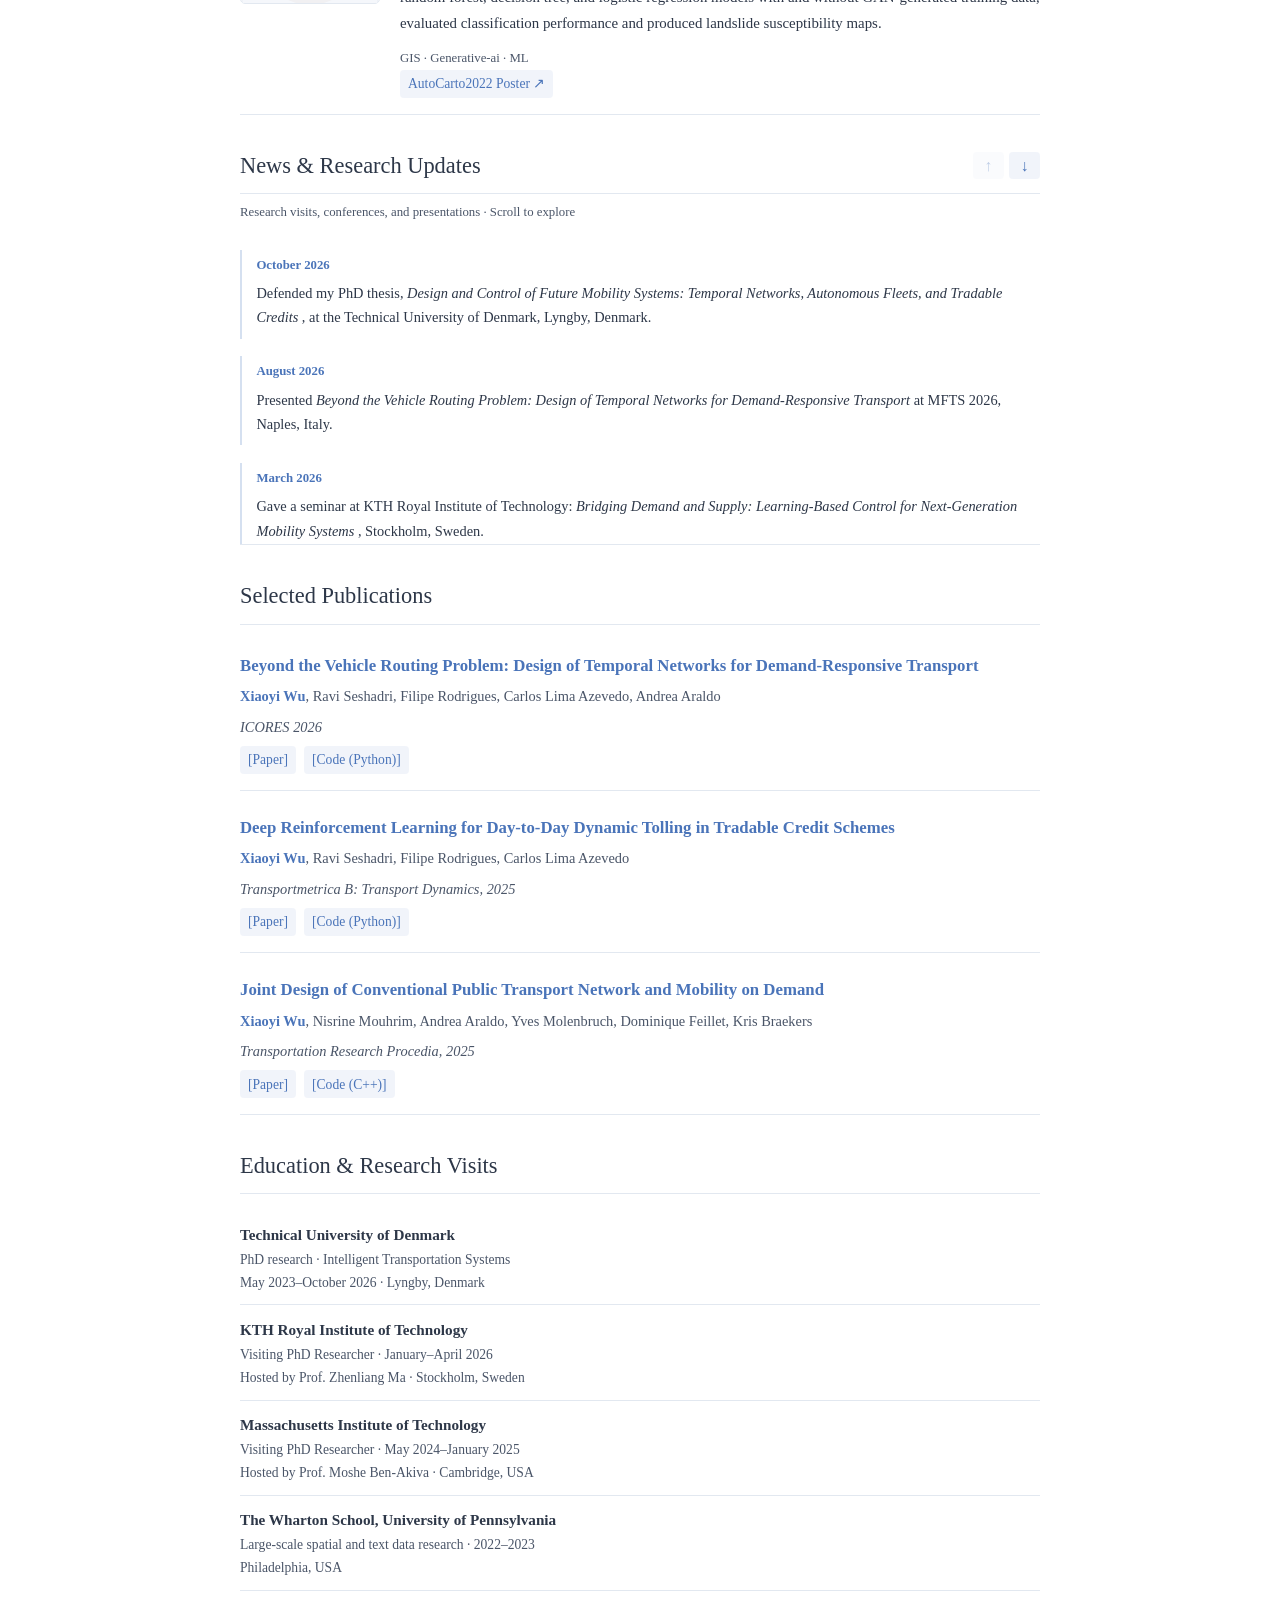
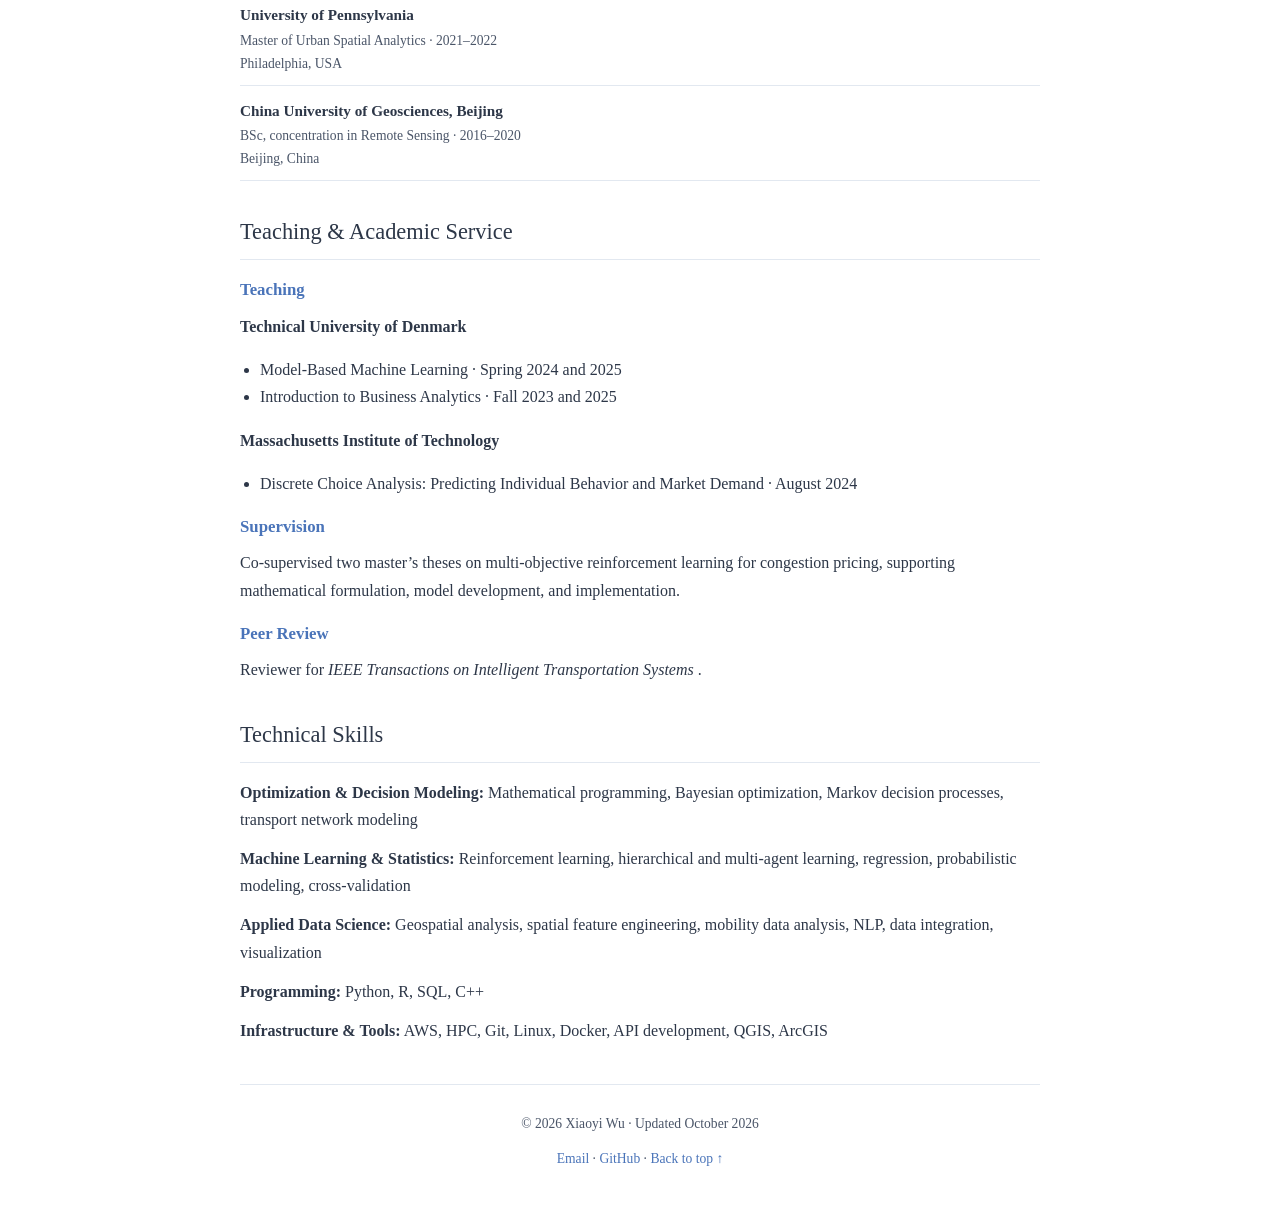
==== commit eaece30d: "add short cv" ====
--- a/index.html
+++ b/index.html
@@ -15,7 +15,7 @@
 
     <meta name="author" content="Xiaoyi Wu">
 
-    <title>Xiaoyi Wu | Academic Homepage</title>
+    <title>Xiaoyi Wu | Homepage</title>
 
     <link rel="stylesheet" href="styles.css">
     <script src="scripts.js" defer></script>
@@ -72,12 +72,23 @@
           </a>
 
           <a
-            href="https://drive.google.com/file/d/1Io_Q_8sjdETkd7OgADWRSJxdS_z-mjST/view?usp=sharing"
+            href="https://drive.google.com/file/d/1d5okAS0csQzrGsAz3QFrs9PSKnMb_BW1/view?usp=sharing"
+            target="_blank"
+            rel="noopener"
+          >
+            Short CV ↗
+          </a>
+
+          <a
+            href="https://drive.google.com/file/d/1RC6MZcrUgnMfG-84koInpwo77rsBteaP/view?usp=sharing"
             target="_blank"
             rel="noopener"
           >
             Full CV ↗
           </a>
+
+      
+
         </div>
       </div>
     </header>
@@ -114,7 +125,7 @@
           </li>
 
           <li>
-            <a href="#publications">Publications</a>
+            <a href="#publications">Selected Publications</a>
           </li>
 
           <li>
@@ -543,29 +554,23 @@
             </li>
         </ul>
         </div>
-      <!-- Publications: populated by scripts.js -->
+
+        </section>
+
+        <!-- Publications: populated by scripts.js -->
+
 
       <section
         id="publications"
         aria-labelledby="toggle-header"
       >
         <div class="publications-header">
-          <h2 id="toggle-header">Selected Publications</h2>
-
-          <button
-            type="button"
-            id="toggle-publications"
-            aria-expanded="false"
-            aria-controls="publications-container"
-          >
-            Show All
-          </button>
-        </div>
-
-        <div
-          id="publications-container"
-          aria-live="polite"
-        ></div>
+            <h2 id="toggle-header">Selected Publications</h2>
+        </div>
+
+        <div 
+            id="publications-container" aria-live="polite">
+        </div>
 
         <noscript>
           <p>
